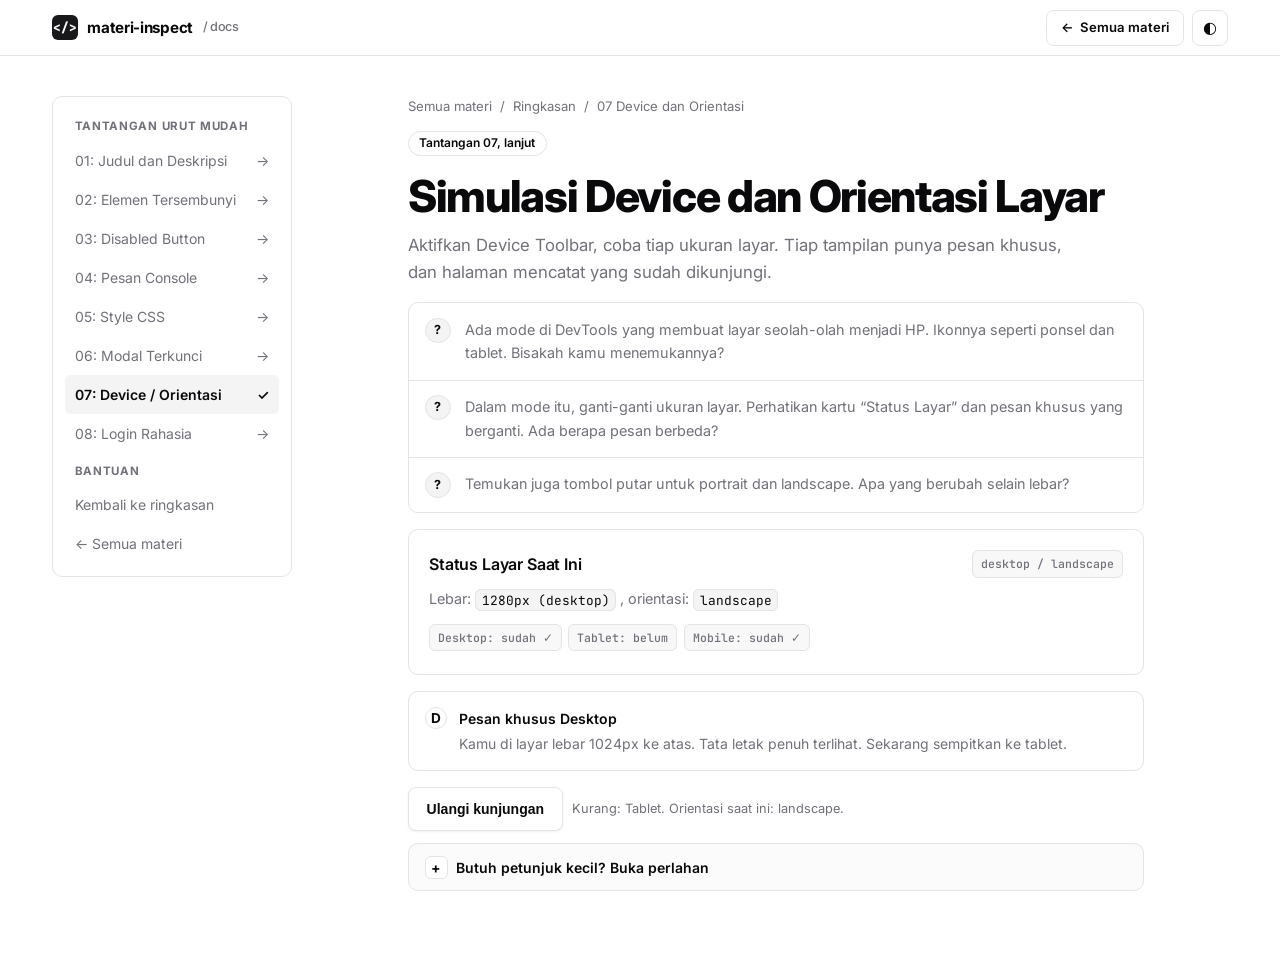
==== materi_01/device.html @ a8ec3dae "feat: initial setup for eskul materials and first material - Add material index landing with automat" ====
<!DOCTYPE html>
<html lang="id">
<head>
  <meta charset="UTF-8">
  <meta name="viewport" content="width=device-width, initial-scale=1.0">
  <title>Materi Inspect Element</title>
  <meta name="description" content="Tantangan 07: pakai Device Toolbar, coba Desktop Tablet Mobile dan portrait landscape.">
  <link rel="icon" href="data:image/svg+xml,<svg xmlns='http://www.w3.org/2000/svg' viewBox='0 0 100 100'><rect width='100' height='100' rx='20' fill='black'/><path d='M50 28L80 72H20Z' fill='white'/></svg>">
  <link rel="preconnect" href="https://fonts.googleapis.com">
  <link rel="preconnect" href="https://fonts.gstatic.com" crossorigin>
  <link href="https://fonts.googleapis.com/css2?family=Inter:wght@400;500;600;700;800&family=JetBrains+Mono:wght@400;500&display=swap" rel="stylesheet">
  <link rel="stylesheet" href="css/style.css">
  <script>(function(){try{var m=location.search.match(/[?&]theme=(dark|light)/);var t=m?m[1]:null;if(!t){try{t=localStorage.getItem("mi-theme")}catch(e){}if(t!=="dark"&&t!=="light"){try{var c=document.cookie.match(/(?:^|; )mi-theme=(dark|light)/);t=c?c[1]:null}catch(e){t=null}}}if(!t&&matchMedia("(prefers-color-scheme: dark)").matches){t="dark"}if(t==="dark"){document.documentElement.classList.add("dark")}else{document.documentElement.classList.remove("dark")}if(m){try{localStorage.setItem("mi-theme",m[1])}catch(e){}try{document.cookie="mi-theme="+m[1]+"; max-age=31536000; path=/"}catch(e){}}}catch(e){}})();</script>
</head>
<body>
  <a class="skip-link" href="#konten">Lewati ke konten</a>
  <header class="site-header">
    <div class="header-inner">
      <a class="brand" href="index.html"><span class="brand-mark">&lt;/&gt;</span> materi-inspect <small>/ docs</small></a>
      <div class="header-actions">
        <a class="header-back" href="../index.html"><span aria-hidden="true">←</span> Semua materi</a>
        <button class="icon-btn" id="theme-toggle" type="button" aria-label="Ganti tema terang atau gelap">◐</button>
      </div>
    </div>
  </header>
  <main id="konten">
    <div class="page">
      <div class="docs-layout">
        <aside class="docs-sidebar" aria-label="Daftar tantangan">
          <p class="group">Tantangan urut mudah</p>
          <a class="side-link" href="edit.html">01: Judul dan Deskripsi <span aria-hidden="true">→</span></a>
          <a class="side-link" href="hidden.html">02: Elemen Tersembunyi <span aria-hidden="true">→</span></a>
          <a class="side-link" href="disabled.html">03: Disabled Button <span aria-hidden="true">→</span></a>
          <a class="side-link" href="console.html">04: Pesan Console <span aria-hidden="true">→</span></a>
          <a class="side-link" href="style.html">05: Style CSS <span aria-hidden="true">→</span></a>
          <a class="side-link" href="modal.html">06: Modal Terkunci <span aria-hidden="true">→</span></a>
          <a class="side-link" href="device.html" aria-current="page">07: Device / Orientasi <span aria-hidden="true">✓</span></a>
          <a class="side-link" href="login.html">08: Login Rahasia <span aria-hidden="true">→</span></a>
          <p class="group">Bantuan</p>
          <a class="side-link" href="index.html">Kembali ke ringkasan</a>
          <a class="side-link" href="../index.html"><span>← Semua materi</span></a>
        </aside>
        <div class="docs-content prose-narrow">
          <nav class="breadcrumb" aria-label="Breadcrumb"><a href="../index.html">Semua materi</a><span aria-hidden="true">/</span><a href="index.html">Ringkasan</a><span aria-hidden="true">/</span><span>07 Device dan Orientasi</span></nav>
          <span class="badge badge-outline">Tantangan 07, lanjut</span>
          <h1 class="page-title">Simulasi Device dan Orientasi Layar</h1>
          <p class="lead">Aktifkan Device Toolbar, coba tiap ukuran layar. Tiap tampilan punya pesan khusus, dan halaman mencatat yang sudah dikunjungi.</p>
          <div id="device-success" class="success" role="status" aria-live="polite">Tuntas! Kamu sudah mencoba Desktop, Tablet, dan Mobile, plus memahami perbedaan portrait dan landscape. Ini cara desainer menguji responsif.</div>
          <div class="steps" aria-label="Langkah pengerjaan">
            <ol>
              <li><span class="step-num">?</span><p>Ada mode di DevTools yang membuat layar seolah-olah menjadi HP. Ikonnya seperti ponsel dan tablet. Bisakah kamu menemukannya?</p></li>
              <li><span class="step-num">?</span><p>Dalam mode itu, ganti-ganti ukuran layar. Perhatikan kartu “Status Layar” dan pesan khusus yang berganti. Ada berapa pesan berbeda?</p></li>
              <li><span class="step-num">?</span><p>Temukan juga tombol putar untuk portrait dan landscape. Apa yang berubah selain lebar?</p></li>
            </ol>
          </div>
          <div class="card" aria-live="polite">
            <div class="card-top"><h2>Status Layar Saat Ini</h2><span class="meta-pill" id="device-size">mengukur...</span></div>
            <p>Lebar: <code id="device-width">-</code> , orientasi: <code id="device-orient">-</code></p>
            <div class="card-meta">
              <span class="meta-pill" id="check-desktop">Desktop: belum</span>
              <span class="meta-pill" id="check-tablet">Tablet: belum</span>
              <span class="meta-pill" id="check-mobile">Mobile: belum</span>
            </div>
          </div>
          <div class="alert" id="msg-desktop">
            <span class="alert-icon" aria-hidden="true">D</span>
            <div><h4>Pesan khusus Desktop</h4><p>Kamu di layar lebar 1024px ke atas. Tata letak penuh terlihat. Sekarang sempitkan ke tablet.</p></div>
          </div>
          <div class="alert" id="msg-tablet" style="display:none">
            <span class="alert-icon" aria-hidden="true">T</span>
            <div><h4>Pesan khusus Tablet</h4><p>Kamu di 640 sampai 1023px. Sidebar menumpuk, kartu menyusun ulang. Lanjut ke mobile 390px.</p></div>
          </div>
          <div class="alert" id="msg-mobile" style="display:none">
            <span class="alert-icon" aria-hidden="true">M</span>
            <div><h4>Pesan khusus Mobile</h4><p>Kamu di bawah 640px. Menu jadi tombol, tombol jadi penuh. Coba putar ke landscape untuk melihat bedanya.</p></div>
          </div>
          <div class="tip-row">
            <button class="btn btn-secondary" id="device-reset" type="button">Ulangi kunjungan</button>
            <p class="caption" id="device-hint">Kunjungi Desktop, Tablet, dan Mobile untuk tuntas.</p>
          </div>
          <details class="hint-details">
            <summary>Butuh petunjuk kecil? Buka perlahan</summary>
            <div class="hint-body">
              <p><span class="hint-level">Petunjuk 1, arah</span><br>Tekan <kbd>Ctrl+Shift+M</kbd> untuk Device Toolbar, lalu pilih device seperti iPhone SE.</p>
              <p><span class="hint-level">Petunjuk 2, cara</span><br>Ubah lebar melewati 640 dan 1024, lalu tekan ikon putar untuk landscape. Checklist akan tercentang satu per satu.</p>
            </div>
          </details>
        </div>
      </div>
    </div>
  </main>
  <script src="js/theme.js"></script>
  <script src="js/device.js"></script>
</body>
</html>
---- materi_01/css/style.css ----
:root {
  --background: 0 0% 100%;
  --foreground: 240 10% 3.9%;
  --card: 0 0% 100%;
  --card-foreground: 240 10% 3.9%;
  --popover: 0 0% 100%;
  --popover-foreground: 240 10% 3.9%;
  --primary: 240 5.9% 10%;
  --primary-foreground: 0 0% 98%;
  --secondary: 240 4.8% 95.9%;
  --secondary-foreground: 240 5.9% 10%;
  --muted: 240 4.8% 95.9%;
  --muted-foreground: 240 3.8% 46.1%;
  --accent: 240 4.8% 95.9%;
  --accent-foreground: 240 5.9% 10%;
  --destructive: 0 84.2% 60.2%;
  --destructive-foreground: 0 0% 98%;
  --success: 142 71% 29%;
  --success-bg: 142 76% 94%;
  --border: 240 5.9% 90%;
  --input: 240 5.9% 90%;
  --ring: 240 5% 64.9%;
  --radius: 0.625rem;
  --header-h: 3.5rem;
  --container: 76rem;
  --content: 46rem;
}

.dark {
  --background: 240 10% 3.9%;
  --foreground: 0 0% 98%;
  --card: 240 10% 3.9%;
  --card-foreground: 0 0% 98%;
  --popover: 240 10% 3.9%;
  --popover-foreground: 0 0% 98%;
  --primary: 0 0% 98%;
  --primary-foreground: 240 5.9% 10%;
  --secondary: 240 3.7% 15.9%;
  --secondary-foreground: 0 0% 98%;
  --muted: 240 3.7% 15.9%;
  --muted-foreground: 240 5% 64.9%;
  --accent: 240 3.7% 15.9%;
  --accent-foreground: 0 0% 98%;
  --destructive: 0 62.8% 50.6%;
  --destructive-foreground: 0 0% 98%;
  --success: 142 69% 58%;
  --success-bg: 142 71% 12%;
  --border: 240 3.7% 15.9%;
  --input: 240 3.7% 15.9%;
  --ring: 240 4.9% 83.9%;
}

* { box-sizing: border-box; margin: 0; padding: 0; }

html { scroll-behavior: smooth; }

body {
  font-family: "Inter", ui-sans-serif, system-ui, -apple-system, "Segoe UI", sans-serif;
  background: hsl(var(--background));
  color: hsl(var(--foreground));
  font-size: 0.9375rem;
  line-height: 1.65;
  min-height: 100dvh;
  display: flex;
  flex-direction: column;
  -webkit-font-smoothing: antialiased;
}

:focus-visible {
  outline: 2px solid hsl(var(--foreground));
  outline-offset: 2px;
  border-radius: 4px;
}

.skip-link {
  position: absolute;
  left: -9999px;
  top: 0;
  background: hsl(var(--primary));
  color: hsl(var(--primary-foreground));
  padding: 0.6rem 1rem;
  border-radius: 0 0 8px 0;
  z-index: 100;
}
.skip-link:focus { left: 0; }

.site-header {
  position: sticky;
  top: 0;
  z-index: 50;
  height: var(--header-h);
  border-bottom: 1px solid hsl(var(--border));
  background: hsl(var(--background) / 0.85);
  backdrop-filter: blur(12px);
}
.header-inner {
  max-width: var(--container);
  margin: 0 auto;
  height: 100%;
  padding: 0 1.25rem;
  display: flex;
  align-items: center;
  gap: 1rem;
}
.brand {
  display: flex;
  align-items: center;
  gap: 0.6rem;
  text-decoration: none;
  color: hsl(var(--foreground));
  font-weight: 700;
  letter-spacing: -0.02em;
  font-size: 0.95rem;
  white-space: nowrap;
}
.brand-mark {
  width: 1.6rem;
  height: 1.6rem;
  border-radius: 6px;
  background: hsl(var(--primary));
  color: hsl(var(--primary-foreground));
  display: inline-flex;
  align-items: center;
  justify-content: center;
  font-size: 0.8rem;
  font-weight: 800;
  font-family: ui-monospace, "JetBrains Mono", monospace;
}
.brand small {
  font-weight: 500;
  color: hsl(var(--muted-foreground));
}
.header-actions {
  margin-left: auto;
  display: flex;
  align-items: center;
  gap: 0.5rem;
}

.icon-btn {
  width: 2.25rem;
  height: 2.25rem;
  display: inline-flex;
  align-items: center;
  justify-content: center;
  border: 1px solid hsl(var(--border));
  background: hsl(var(--background));
  color: hsl(var(--foreground));
  border-radius: 8px;
  cursor: pointer;
  font-size: 1rem;
}
.icon-btn:hover { background: hsl(var(--accent)); }

.header-back {
  display: inline-flex;
  align-items: center;
  gap: 0.4rem;
  min-height: 2.25rem;
  padding: 0 0.85rem;
  border-radius: calc(var(--radius) - 2px);
  border: 1px solid hsl(var(--border));
  background: hsl(var(--background));
  color: hsl(var(--foreground));
  font-size: 0.82rem;
  font-weight: 600;
  text-decoration: none;
  white-space: nowrap;
  flex-shrink: 0;
}
.header-back:hover { background: hsl(var(--accent)); }
@media (max-width: 560px) {
  .brand small { display: none; }
  .header-back { padding: 0 0.65rem; }
}

main { flex: 1; width: 100%; }
.page {
  max-width: var(--container);
  margin: 0 auto;
  padding: 2.5rem 1.25rem 4rem;
}
.prose-narrow { max-width: var(--content); margin: 0 auto; }

.hero {
  max-width: var(--content);
  margin: 1.5rem auto 2.5rem;
  text-align: left;
}
.hero-grid {
  display: grid;
  grid-template-columns: 1.15fr 0.85fr;
  gap: 2rem;
  align-items: start;
  max-width: var(--container);
  margin: 1rem auto 2.5rem;
}
@media (max-width: 900px) { .hero-grid { grid-template-columns: 1fr; } }

.badge {
  display: inline-flex;
  align-items: center;
  gap: 0.4rem;
  font-size: 0.75rem;
  font-weight: 600;
  line-height: 1;
  padding: 0.35rem 0.65rem;
  border-radius: 999px;
  border: 1px solid hsl(var(--border));
  background: hsl(var(--muted) / 0.6);
  color: hsl(var(--foreground));
}
.badge .dot {
  width: 0.45rem;
  height: 0.45rem;
  border-radius: 999px;
  background: #16a34a;
}
.badge-outline { background: transparent; }
.badge-secondary { background: hsl(var(--secondary)); color: hsl(var(--secondary-foreground)); }

h1.page-title {
  font-size: clamp(1.9rem, 4vw, 2.75rem);
  line-height: 1.1;
  letter-spacing: -0.03em;
  font-weight: 800;
  text-wrap: balance;
  margin: 1rem 0 0.75rem;
}
.lead {
  color: hsl(var(--muted-foreground));
  font-size: 1.05rem;
  line-height: 1.6;
  text-wrap: pretty;
  max-width: 42rem;
}
.hero-actions { display: flex; flex-wrap: wrap; gap: 0.6rem; margin-top: 1.4rem; }

.btn {
  display: inline-flex;
  align-items: center;
  justify-content: center;
  gap: 0.5rem;
  min-height: 2.75rem;
  padding: 0 1.1rem;
  border-radius: calc(var(--radius) - 2px);
  font-size: 0.875rem;
  font-weight: 600;
  text-decoration: none;
  border: 1px solid transparent;
  cursor: pointer;
  transition: background 150ms, border-color 150ms, transform 100ms;
  white-space: nowrap;
}
.btn:active { transform: translateY(1px); }
.btn-primary { background: hsl(var(--primary)); color: hsl(var(--primary-foreground)); }
.btn-primary:hover { opacity: 0.9; }
.btn-secondary {
  background: hsl(var(--background));
  color: hsl(var(--foreground));
  border-color: hsl(var(--border));
  box-shadow: 0 1px 2px hsl(var(--border) / 0.5);
}
.btn-secondary:hover { background: hsl(var(--accent)); }
.btn-ghost { background: transparent; color: hsl(var(--foreground)); }
.btn-ghost:hover { background: hsl(var(--accent)); }

.grid-2 {
  display: grid;
  grid-template-columns: 1fr 1fr;
  gap: 1rem;
  max-width: var(--container);
  margin: 0 auto;
}
@media (max-width: 760px) { .grid-2 { grid-template-columns: 1fr; } }
.card {
  background: hsl(var(--card));
  color: hsl(var(--card-foreground));
  border: 1px solid hsl(var(--border));
  border-radius: var(--radius);
  padding: 1.25rem;
  display: flex;
  flex-direction: column;
  gap: 0.6rem;
}
.card:hover { border-color: hsl(var(--ring)); }
.grid-2 .card { transition: border-color 150ms, box-shadow 150ms; }
.grid-2 .card:hover {
  border-color: hsl(var(--foreground));
  box-shadow: 0 0 0 1px hsl(var(--foreground));
}
.card-top {
  display: flex;
  align-items: center;
  justify-content: space-between;
  gap: 0.6rem;
}
.card h2, .card h3 {
  font-size: 1rem;
  font-weight: 600;
  letter-spacing: -0.01em;
}
.card p { color: hsl(var(--muted-foreground)); font-size: 0.9rem; }
.card-meta {
  display: flex;
  flex-wrap: wrap;
  gap: 0.4rem;
  margin: 0.2rem 0;
}
.meta-pill {
  font-size: 0.72rem;
  font-weight: 500;
  border: 1px solid hsl(var(--border));
  background: hsl(var(--muted) / 0.6);
  color: hsl(var(--muted-foreground));
  border-radius: 6px;
  padding: 0.2rem 0.5rem;
  font-family: ui-monospace, "JetBrains Mono", monospace;
}
.card-footer {
  margin-top: auto;
  padding-top: 0.8rem;
  display: flex;
  align-items: center;
  justify-content: space-between;
  gap: 0.75rem;
  border-top: 1px solid hsl(var(--border));
}
.card-link {
  display: inline-flex;
  align-items: center;
  justify-content: center;
  gap: 0.4rem;
  font-size: 0.825rem;
  font-weight: 600;
  line-height: 1;
  padding: 0.6rem 0.95rem;
  border-radius: calc(var(--radius) - 2px);
  border: 1px solid transparent;
  background: hsl(var(--primary));
  color: hsl(var(--primary-foreground));
  text-decoration: none;
  white-space: nowrap;
  transition: opacity 150ms, transform 100ms;
}
.card-link:hover { opacity: 0.9; text-decoration: none; }
.card-link:active { transform: translateY(1px); }

.docs-layout {
  display: grid;
  grid-template-columns: 15rem 1fr;
  gap: 2rem;
  max-width: var(--container);
  margin: 0 auto;
  align-items: start;
}
@media (max-width: 900px) { .docs-layout { grid-template-columns: 1fr; } }
.docs-sidebar {
  position: sticky;
  top: calc(var(--header-h) + 1.5rem);
  border: 1px solid hsl(var(--border));
  border-radius: var(--radius);
  padding: 0.75rem;
  background: hsl(var(--card));
}
@media (max-width: 900px) { .docs-sidebar { position: static; } }
.docs-sidebar p.group {
  font-size: 0.72rem;
  font-weight: 700;
  text-transform: uppercase;
  letter-spacing: 0.06em;
  color: hsl(var(--muted-foreground));
  padding: 0.5rem 0.6rem 0.3rem;
}
.side-link {
  display: flex;
  align-items: center;
  justify-content: space-between;
  gap: 0.5rem;
  padding: 0.5rem 0.6rem;
  border-radius: 6px;
  font-size: 0.875rem;
  color: hsl(var(--muted-foreground));
  text-decoration: none;
}
.side-link:hover { background: hsl(var(--accent)); color: hsl(var(--foreground)); }
.side-link[aria-current="page"] {
  background: hsl(var(--accent));
  color: hsl(var(--foreground));
  font-weight: 600;
}
.docs-content { min-width: 0; }
.breadcrumb {
  display: flex;
  align-items: center;
  gap: 0.5rem;
  font-size: 0.82rem;
  color: hsl(var(--muted-foreground));
  margin-bottom: 0.8rem;
}
.breadcrumb a { color: hsl(var(--muted-foreground)); text-decoration: none; }
.breadcrumb a:hover { color: hsl(var(--foreground)); text-decoration: underline; }

.alert {
  display: flex;
  gap: 0.75rem;
  border: 1px solid hsl(var(--border));
  border-radius: var(--radius);
  padding: 0.9rem 1rem;
  margin: 1rem 0;
  background: hsl(var(--card));
  font-size: 0.875rem;
}
.alert-icon {
  flex-shrink: 0;
  width: 1.4rem;
  height: 1.4rem;
  border-radius: 999px;
  display: inline-flex;
  align-items: center;
  justify-content: center;
  font-size: 0.85rem;
  font-weight: 700;
  border: 1px solid hsl(var(--border));
}
.alert h4 { font-size: 0.875rem; font-weight: 600; margin-bottom: 0.15rem; }
.alert p { color: hsl(var(--muted-foreground)); }
.alert-success { border-color: hsl(var(--success) / 0.35); background: hsl(var(--success-bg)); }
.alert-success .alert-icon { background: hsl(var(--success)); border-color: hsl(var(--success)); color: #fff; }
.alert-success p, .alert-success h4 { color: hsl(var(--success)); }
.dark .alert-success p { color: hsl(var(--foreground)); }
.dark .alert-success h4 { color: hsl(var(--success)); }
.alert-destructive { border-color: hsl(var(--destructive) / 0.35); }
.alert-destructive .alert-icon { background: hsl(var(--destructive)); border-color: hsl(var(--destructive)); color: #fff; }
.alert-destructive h4 { color: hsl(var(--destructive)); }

.success, .error {
  display: none;
  border-radius: var(--radius);
  padding: 0.85rem 1rem;
  margin: 1rem 0;
  font-size: 0.875rem;
  border: 1px solid hsl(var(--border));
}
.success { border-color: hsl(var(--success) / 0.4); background: hsl(var(--success-bg)); color: hsl(var(--success)); font-weight: 600; }
.dark .success { color: hsl(var(--success)); }
.error { border-color: hsl(var(--destructive) / 0.4); background: hsl(var(--destructive) / 0.06); color: hsl(var(--destructive)); font-weight: 600; }

.steps {
  border: 1px solid hsl(var(--border));
  border-radius: var(--radius);
  background: hsl(var(--card));
  overflow: hidden;
  margin: 1rem 0;
}
.steps ol { list-style: none; }
.steps li {
  display: flex;
  gap: 0.9rem;
  padding: 0.9rem 1rem;
  border-top: 1px solid hsl(var(--border));
  font-size: 0.9rem;
}
.steps li:first-child { border-top: 0; }
.step-num {
  flex-shrink: 0;
  width: 1.6rem;
  height: 1.6rem;
  border-radius: 999px;
  border: 1px solid hsl(var(--border));
  background: hsl(var(--muted));
  color: hsl(var(--foreground));
  font-size: 0.78rem;
  font-weight: 700;
  display: inline-flex;
  align-items: center;
  justify-content: center;
}
.steps p { color: hsl(var(--muted-foreground)); }
.steps strong { color: hsl(var(--foreground)); }

.target-box {
  border: 1px dashed hsl(var(--ring));
  border-radius: var(--radius);
  background: hsl(var(--muted) / 0.5);
  padding: 1.1rem 1.2rem;
  margin: 1rem 0;
}
.target-box h2 {
  letter-spacing: -0.02em;
  font-size: 1.35rem;
}
.target-box p { color: hsl(var(--muted-foreground)); }

kbd {
  font-family: ui-monospace, "JetBrains Mono", "SF Mono", monospace;
  font-size: 0.75rem;
  background: hsl(var(--muted));
  border: 1px solid hsl(var(--border));
  border-bottom-width: 2px;
  border-radius: 6px;
  padding: 0.1rem 0.4rem;
  color: hsl(var(--foreground));
  white-space: nowrap;
}
code {
  font-family: ui-monospace, "JetBrains Mono", "SF Mono", monospace;
  font-size: 0.8rem;
  background: hsl(var(--muted));
  border: 1px solid hsl(var(--border));
  padding: 0.1rem 0.35rem;
  border-radius: 6px;
  color: hsl(var(--foreground));
}
.code-block {
  background: hsl(var(--primary));
  color: hsl(var(--primary-foreground));
  border-radius: var(--radius);
  padding: 1rem 1.1rem;
  font-family: ui-monospace, "JetBrains Mono", monospace;
  font-size: 0.82rem;
  line-height: 1.7;
  overflow-x: auto;
  border: 1px solid hsl(var(--border));
}
.code-block span.dim { opacity: 0.65; }

.field { display: grid; gap: 0.4rem; margin-bottom: 0.8rem; }
.field label { font-size: 0.845rem; font-weight: 600; }
.field input {
  height: 2.75rem;
  border: 1px solid hsl(var(--input));
  background: hsl(var(--background));
  color: hsl(var(--foreground));
  border-radius: calc(var(--radius) - 2px);
  padding: 0 0.8rem;
  font-size: 0.9rem;
  width: 100%;
}
.field input::placeholder { color: hsl(var(--muted-foreground)); }
.field input:focus-visible { outline: 2px solid hsl(var(--foreground)); outline-offset: 1px; }
.form-card { max-width: 26rem; }

.tip-row { display: flex; gap: 0.6rem; align-items: center; flex-wrap: wrap; margin-top: 0.8rem; }
.caption { font-size: 0.8rem; color: hsl(var(--muted-foreground)); }

.hidden-data { display: none; }

.sr-only {
  position: absolute; width: 1px; height: 1px;
  clip: rect(0 0 0 0); clip-path: inset(50%);
  overflow: hidden; white-space: nowrap;
}

.modal-overlay {
  position: fixed;
  inset: 0;
  z-index: 80;
  background: rgb(0 0 0 / 0.5);
  align-items: center;
  justify-content: center;
  padding: 1rem;
}
.modal-overlay[style*="flex"], .modal-overlay.open { display: flex; }
.modal-card {
  width: min(26rem, 100%);
  background: hsl(var(--popover));
  color: hsl(var(--popover-foreground));
  border: 1px solid hsl(var(--border));
  border-radius: 12px;
  padding: 1.25rem;
  display: grid;
  gap: 0.7rem;
}
.modal-card h2 { font-size: 1.1rem; letter-spacing: -0.02em; }
.modal-card p { color: hsl(var(--muted-foreground)); font-size: 0.9rem; }

.hint-details {
  border: 1px solid hsl(var(--border));
  border-radius: var(--radius);
  background: hsl(var(--muted) / 0.4);
  margin: 0.8rem 0;
  font-size: 0.875rem;
}
.hint-details summary {
  cursor: pointer;
  padding: 0.7rem 1rem;
  font-weight: 600;
  list-style: none;
  display: flex;
  align-items: center;
  gap: 0.5rem;
}
.hint-details summary::-webkit-details-marker { display: none; }
.hint-details summary::before {
  content: "+";
  width: 1.3rem;
  height: 1.3rem;
  flex-shrink: 0;
  display: inline-flex;
  align-items: center;
  justify-content: center;
  border: 1px solid hsl(var(--border));
  border-radius: 6px;
  background: hsl(var(--background));
  font-weight: 700;
}
.hint-details[open] summary::before { content: "−"; }
.hint-details summary:hover { color: hsl(var(--foreground)); }
.hint-body { padding: 0 1rem 0.9rem; display: grid; gap: 0.5rem; }
.hint-body p { color: hsl(var(--muted-foreground)); }
.hint-body p strong { color: hsl(var(--foreground)); }
.hint-level {
  font-size: 0.72rem;
  font-weight: 700;
  text-transform: uppercase;
  letter-spacing: 0.06em;
  color: hsl(var(--muted-foreground));
}

@media (max-width: 760px) {
  .page { padding-top: 1.75rem; }
  .btn { width: 100%; }
  .hero-actions .btn { width: auto; flex: 1; }
}
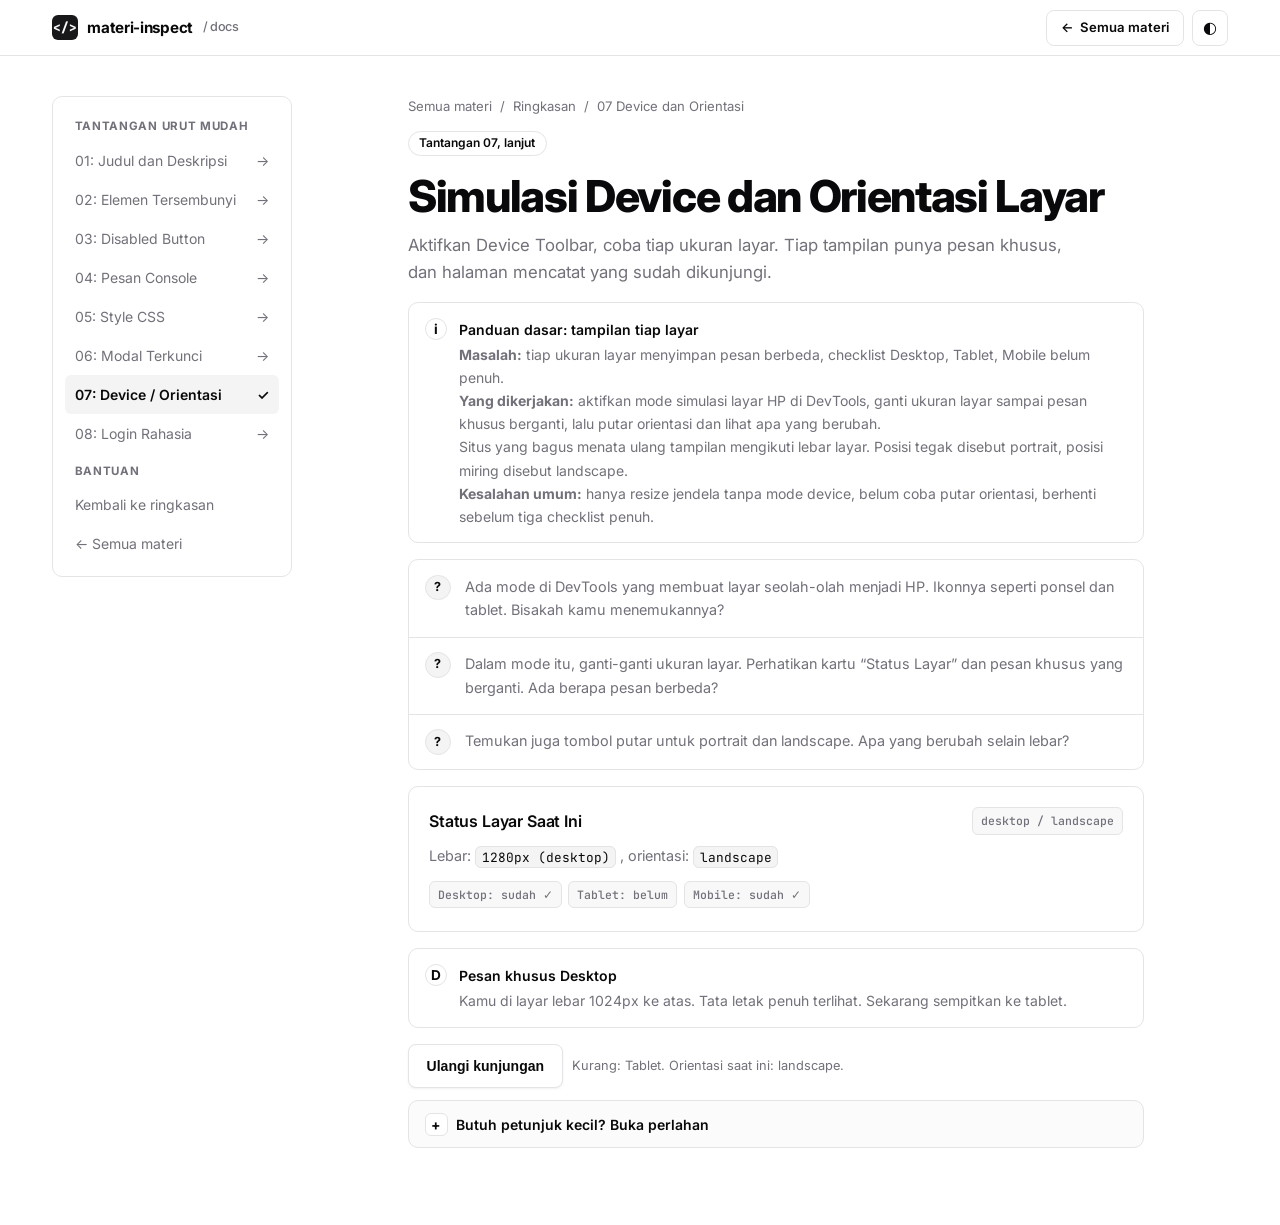
==== commit 37d7b5ce: "Add inline guides for materi_01 challenges - Add non-spoiler problem and task intro per challenge - " ====
--- a/materi_01/device.html
+++ b/materi_01/device.html
@@ -45,7 +45,15 @@
           <span class="badge badge-outline">Tantangan 07, lanjut</span>
           <h1 class="page-title">Simulasi Device dan Orientasi Layar</h1>
           <p class="lead">Aktifkan Device Toolbar, coba tiap ukuran layar. Tiap tampilan punya pesan khusus, dan halaman mencatat yang sudah dikunjungi.</p>
+          <div class="alert">
+            <span class="alert-icon" aria-hidden="true">i</span>
+            <div><h4>Panduan dasar: tampilan tiap layar</h4><p><strong>Masalah:</strong> tiap ukuran layar menyimpan pesan berbeda, checklist Desktop, Tablet, Mobile belum penuh.<br><strong>Yang dikerjakan:</strong> aktifkan mode simulasi layar HP di DevTools, ganti ukuran layar sampai pesan khusus berganti, lalu putar orientasi dan lihat apa yang berubah.<br>Situs yang bagus menata ulang tampilan mengikuti lebar layar. Posisi tegak disebut portrait, posisi miring disebut landscape.<br><strong>Kesalahan umum:</strong> hanya resize jendela tanpa mode device, belum coba putar orientasi, berhenti sebelum tiga checklist penuh.</p></div>
+          </div>
           <div id="device-success" class="success" role="status" aria-live="polite">Tuntas! Kamu sudah mencoba Desktop, Tablet, dan Mobile, plus memahami perbedaan portrait dan landscape. Ini cara desainer menguji responsif.</div>
+          <div id="explain-device" class="alert alert-success" style="display:none">
+            <span class="alert-icon" aria-hidden="true">✓</span>
+            <div><h4>Pembahasan: Device Toolbar dan breakpoint</h4><p><strong>Kode:</strong> Device Toolbar mengubah lebar layar: Desktop 1024px ke atas, Tablet 640 sampai 1023px, Mobile di bawah 640px.<br><strong>Masalah:</strong> tiap ukuran menyimpan pesan berbeda.<br><strong>Solusi:</strong> tekan <kbd>Ctrl+Shift+M</kbd>, ubah lebar melewati 640 dan 1024, tekan ikon putar untuk ganti orientasi.<br><strong>Kenapa penting:</strong> pengunjung banyak dari HP, jadi situs harus nyaman di layar kecil.<br><strong>Coba lagi:</strong> tekan Ulangi kunjungan, lalu penuhi tiga checklist tanpa hint.</p></div>
+          </div>
           <div class="steps" aria-label="Langkah pengerjaan">
             <ol>
               <li><span class="step-num">?</span><p>Ada mode di DevTools yang membuat layar seolah-olah menjadi HP. Ikonnya seperti ponsel dan tablet. Bisakah kamu menemukannya?</p></li>
